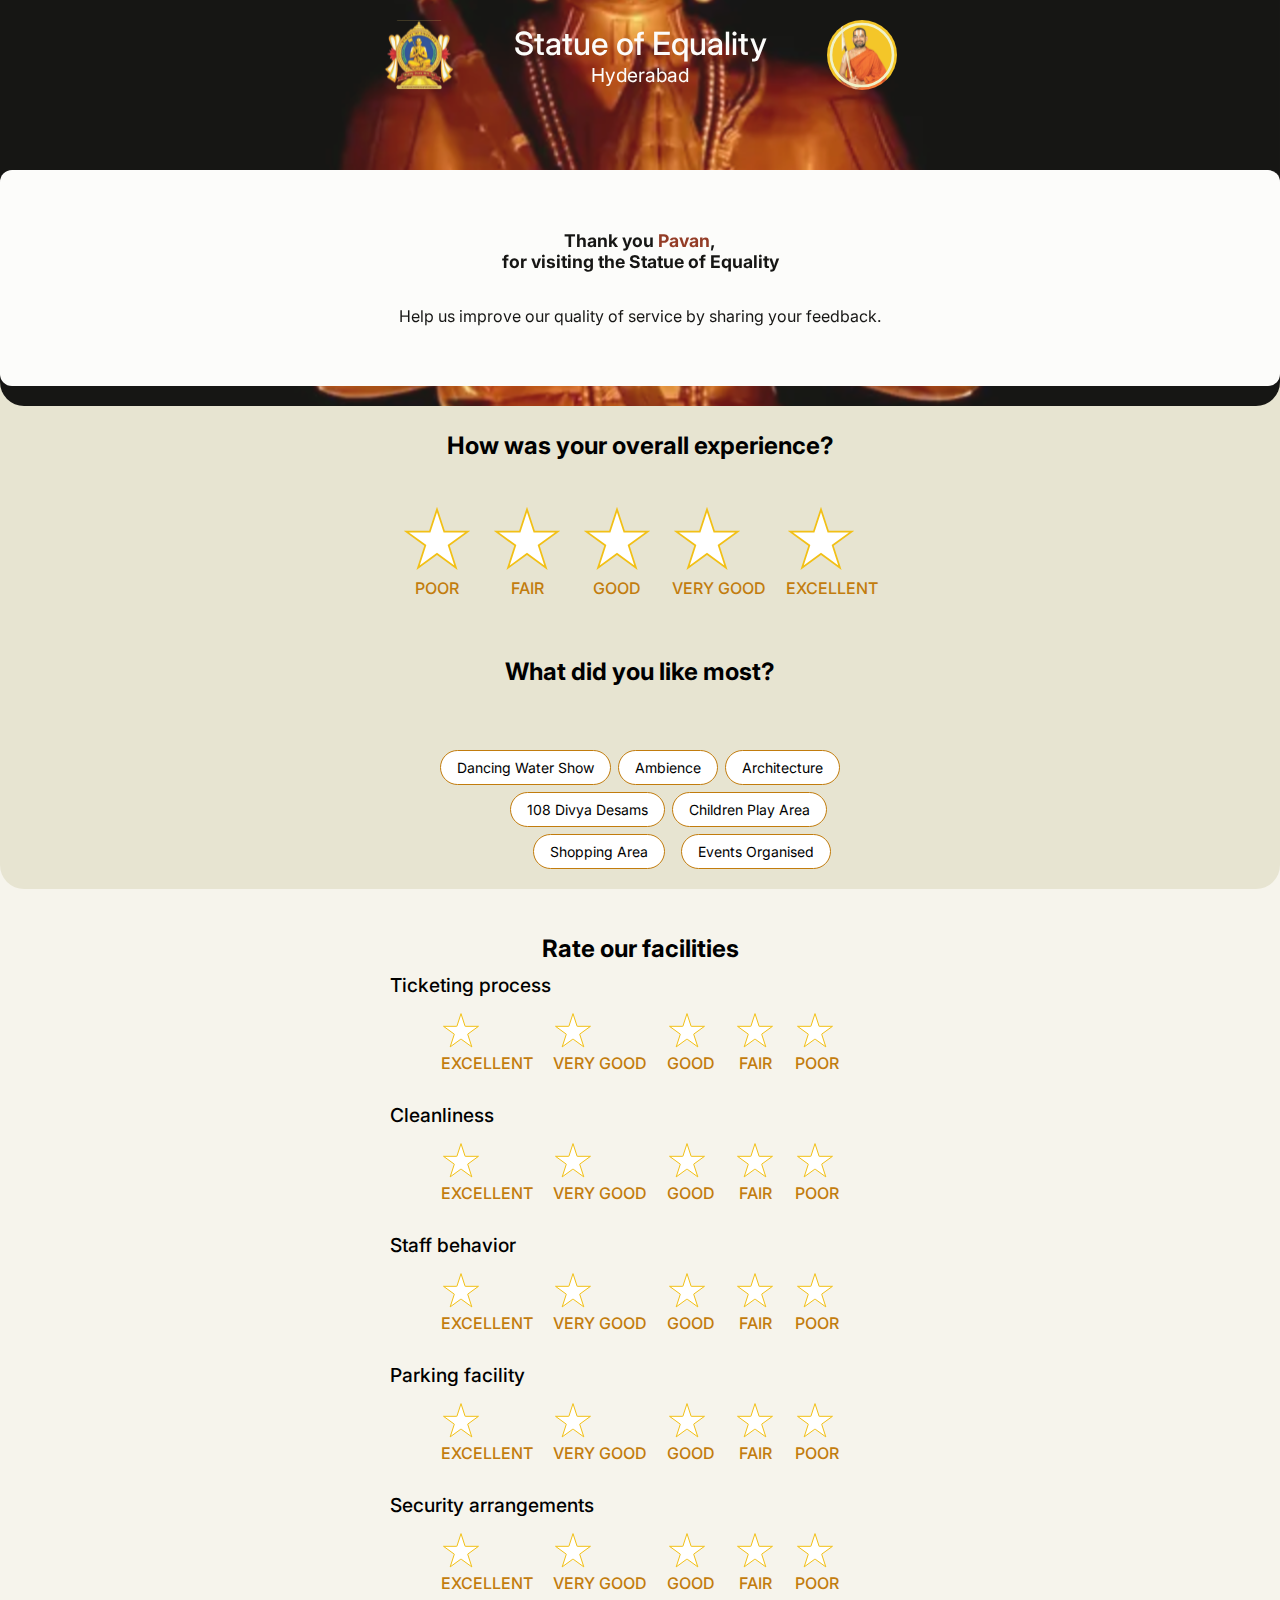
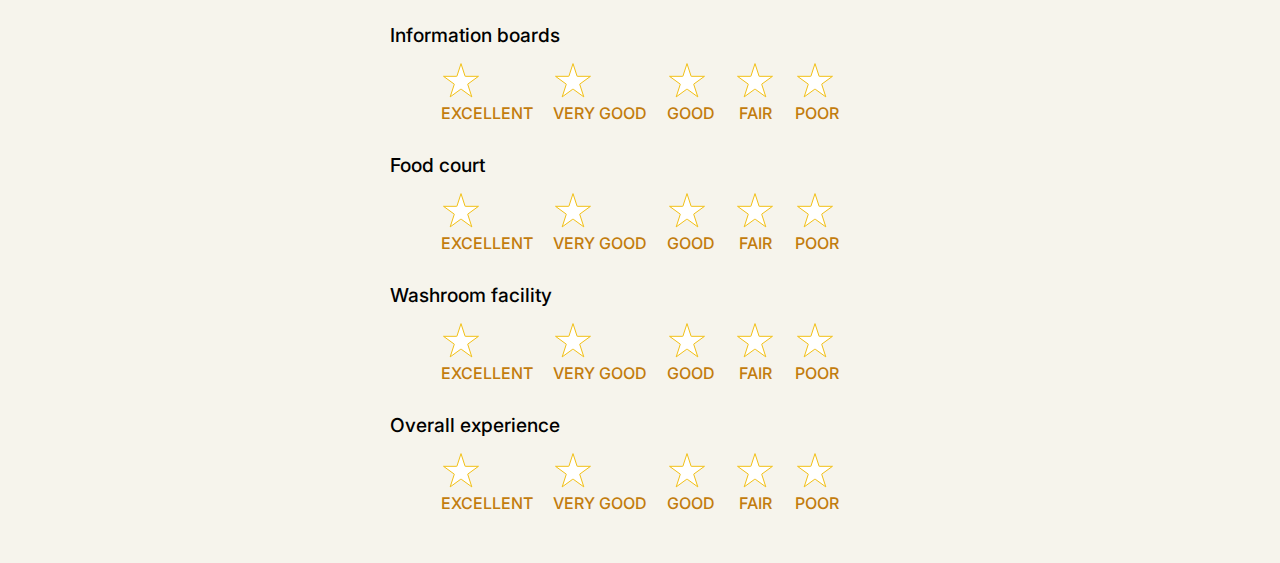
==== index.html @ b5cbacac "pratap push" ====
<!DOCTYPE html>
<html lang="en">
<head>
    <meta charset="UTF-8">
    <meta name="viewport" content="width=device-width, initial-scale=1.0">

    <link rel="stylesheet" href="index.css">
    <title>Document</title>
</head>
<body>
   <section class="section" style="background-color: #F6F4EC;">
    <main style="background-color: #E7E4D1; border-bottom-left-radius: 24px; border-bottom-right-radius: 24px;">
        <header class="header">
            <div class="container" style="gap: 60px;">
                <img src="./logo1.svg" alt="logo1" />
                <div class="header-text">
                    <h1>Statue of Equality</h1>
                    <p>Hyderabad</p>
                </div>
                <img src="./logo2.svg" alt="logo2" />
            </div>
    
            <div class="container flex-col header-box margin-80">
                <p>Thank you <span style="color: #8a2a14;">Pavan</span>,<br />for visiting the Statue of Equality</p>
                <p>Help us improve our quality of service by sharing your feedback.</p>
            </div>
        </header>
        <div class="container flex  flex-col">
            <h1 class="main-heading">How was your overall experience?</h1>
            <div class="star-rating">
                <div class="star" data-rating="5">
                    <img src="./StarOut.svg" alt="star">
                    <p>EXCELLENT</p>
                </div>
                <div class="star" data-rating="4">
                    <img src="./StarOut.svg" alt="star">
                    <p>VERY GOOD</p>
                </div>
                <div class="star" data-rating="3">
                    <img src="./StarOut.svg" alt="star">
                    <p>GOOD</p>
                </div>
                <div class="star" data-rating="2">
                    <img src="./StarOut.svg" alt="star">
                    <p>FAIR</p>
                </div>
                <div class="star" data-rating="1">
                    <img src="./StarOut.svg" alt="star">
                    <p>POOR</p>
                </div>
            </div>

            <h1 class="main-heading">What did you like most?</h1>

            <div class="options-container">
                <div class="options-group">
                    <div class="badge-checkbox">
                        <input type="checkbox" id="dancing_water" name="dancing_water">
                        <label for="dancing_water">Dancing Water Show</label>
                    </div>
                    <div class="badge-checkbox">
                        <input type="checkbox" id="Ambience" name="Ambience">
                        <label for="Ambience">Ambience</label>
                    </div>
                    <div class="badge-checkbox">
                        <input type="checkbox" id="Architecture" name="Architecture">
                        <label for="Architecture">Architecture</label>
                    </div>
                    <div class="badge-checkbox">
                        <input type="checkbox" id="108_Divya_Desams" name="108_Divya_Desams">
                        <label for="108_Divya_Desams">108 Divya Desams</label>
                    </div>
                    <div class="badge-checkbox">
                        <input type="checkbox" id="child_play" name="child_play">
                        <label for="child_play">Children Play Area</label>
                    </div>
                    <div class="badge-checkbox">
                        <input type="checkbox" id="Shopping" name="Shopping">
                        <label for="Shopping">Shopping Area</label>
                    </div>
                    <div class="badge-checkbox">
                        <input type="checkbox" id="Events" name="Events">
                        <label for="Events">Events Organised</label>
                    </div>
                </div>
            </div>
        </div>
    </main>

    <section class="rating-section">
        <h1 class="main-heading">Rate our facilities</h1>
        <div id="rating-container">
            <!-- Rating rows will be generated here -->
        </div>
    </section>
   </section> 

   <script>
        const stars = document.querySelectorAll('.star');
        
        stars.forEach(star => {
            star.addEventListener('mouseover', () => {
                const rating = parseInt(star.dataset.rating);
                stars.forEach(s => {
                    const starRating = parseInt(s.dataset.rating);
                    if (starRating > rating) {
                        s.querySelector('img').src = './StarOut.svg';
                    } else {
                        s.querySelector('img').src = './StarFill.svg';
                    }
                });
            });
            
            star.addEventListener('mouseout', () => {
                stars.forEach(s => {
                    s.querySelector('img').src = './StarOut.svg';
                });
            });
        });
    </script>
    <script src="./rating.js"></script>
</body>
</html>
---- index.css ----
@import url('https://fonts.googleapis.com/css2?family=Inter:ital,opsz,wght@0,14..32,100..900;1,14..32,100..900&display=swap');

*{
    margin: 0;
    padding: 0;
    box-sizing: border-box;
    font-family: 'Inter', sans-serif;
}

.header {
    background-image: url(./homeImg.svg);
    opacity: 0.9;
    background-size: cover;
    background-position: center;
    background-repeat: no-repeat;
    min-height: 300px;
    width: 100vw;
    max-width: 100%;
    display: flex;
    flex-direction: column;
    align-items: center;
    justify-content: center;
    padding: 20px 0;
    border-bottom-left-radius: 24px;
    border-bottom-right-radius: 24px;
}

.container {
    display: flex;
    align-items: center;
    justify-content: center;
    gap: 34px;
    color: white;
    padding: 0 20px;
    max-width: 1300px;
    margin: auto;
    width: 100%;
}
.container img{
    width: 70px;
    height: 70px;
}

.header-text {
    text-align: center;
}

.header-text h1 {
    font-size: 2rem;
    font-weight: 500;
}

.header-text p {
    font-size: 1.2rem;
    font-weight: 400;
}

.flex{
    display: flex;
    align-items: center;
    justify-content: center;
}

.flex-col{
    flex-direction: column;
}
.margin-80{
    margin-top: 80px;
}
.header-box{
    background-color: white;
    border: none;
    border-radius: 12px;
    color: black;
    padding: 60px 40px;
    text-align: center;
    

}

.header-box>p{
    width: 60%;
}

.header-box>p:nth-child(1){
    font-weight: 700;
    font-size: 1.1rem;
}

.header-box>p:nth-child(2){
    font-weight: 400;
    font-size: 1rem;
}

.main-heading{
    font-size: 1.5rem;
    font-weight: 700;
    text-align: center;
    margin-bottom: 10px;
    margin-top: 25px;
    color: #000000;
}
.star>p{
    text-align: center;
    color: #C27C0D;
    font-weight: 500;
}

.star-rating{
    display: flex;
    flex-direction: row-reverse;
    align-items: center;
    justify-content: center;
    gap: 20px;
}

.star {
    position: relative;
    cursor: pointer;
}

.star img {
    transition: filter 0.3s ease;
}

.star p {
    transition: color 0.3s ease;
}

/* Glowing effect and color change only for hovered star */
.star:hover img {
    filter: drop-shadow(0 0 4px #ffd700);
}

.star:hover p {
    color: #8a2a14;  /* Red color only for hovered star's text */
}

/* Fill previous stars - only affects images */
.star:hover ~ .star img {
    content: url('./StarFill.svg');
}

.options-container {
    width: 100%;
    padding: 20px;
}

.options-group {
    display: grid;
    grid-template-columns: repeat(6, min-content);
    gap: 7px;
    width: 100%;
    justify-content: center;
}

.badge-checkbox {
    position: relative;
    width: fit-content;
    min-width: 0;
}

.badge-checkbox input[type="checkbox"] {
    display: none;
}

.badge-checkbox label {
    display: inline-block;
    padding: 8px 16px;
    background-color: white;
    border: 1px solid #C27C0D;
    color: black;
    border-radius: 25px;
    cursor: pointer;
    text-align: center;
    transition: all 0.3s ease;
    white-space: nowrap;
    font-size: 14px;
}

/* Added hover effect with glow */
.badge-checkbox label:hover {
    box-shadow: 0 0 8px #ffd700;
    border-color: #ffd700;
}

.badge-checkbox input[type="checkbox"]:checked + label {
    background-color: #8a2a14;
    color: white;
    border-color: #8a2a14;
    box-shadow: 0 0 8px #8a2a14;
}

/* First row: 3 items */
.badge-checkbox:nth-child(-n+3) {
    grid-column: span 2;
    justify-self: start;
}

/* Second row: 2 items */
.badge-checkbox:nth-child(4) {
    grid-column: span 3;
    justify-self: end;
}
.badge-checkbox:nth-child(5) {
    grid-column: span 3;
    justify-self: start;
}

/* Third row: 2 items */
.badge-checkbox:nth-child(6) {
    grid-column: span 3;
    justify-self: end;
}
.badge-checkbox:nth-child(7) {
    grid-column: span 3;
    justify-self: center;
}

/* Tablet adjustments */
@media screen and (max-width: 768px) {
    .options-group {
        gap: 7px;
    }

    .header {
        min-height: 250px;
    }

    .container {
        gap: 25px;
    }

    .container img {
        width: 50px;
        height: 50px;
    }

    .star img {
        width: 35px;
        height: 35px;
    }

    .header-text h1 {
        font-size: 1.8rem;
    }

    .header-text p {
        font-size: 1rem;
    }

    .header-box > p:nth-child(1) {
        font-size: 1rem;
    }

    .header-box > p:nth-child(2) {
        font-size: 0.9rem;
    }

    .main-heading {
        font-size: 1.3rem;
    }

    .star p {
        font-size: 0.8rem;
    }

    .badge-checkbox label {
        font-size: 0.8rem;
    }
}

/* Mobile adjustments */
@media screen and (max-width: 480px) {
    .options-group {
        gap: 7px;
    }

    .header {
        min-height: 200px;
    }

    .container {
        gap: 20px;
    }

    .container img {
        width: 40px;
        height: 40px;
    }

    .header-box {
        padding: 40px 20px;
    }

    .star img {
        width: 30px;
        height: 30px;
    }

    .header-text h1 {
        font-size: 1.5rem;
    }

    .header-text p {
        font-size: 0.9rem;
    }

    .header-box > p:nth-child(1) {
        font-size: 0.9rem;
    }

    .header-box > p:nth-child(2) {
        font-size: 0.8rem;
    }

    .main-heading {
        font-size: 1.2rem;
    }

    .star p {
        font-size: 0.75rem;
    }

    .badge-checkbox label {
        font-size: 0.75rem;
    }
}

/* Small Mobile View */
@media screen and (max-width: 350px) {
    .header {
        min-height: 180px;
    }

    .container {
        gap: 15px;
        padding: 0 10px;
    }

    .container img {
        width: 35px;
        height: 35px;
    }

    .header-box {
        padding: 30px 15px;
    }

    .star img {
        width: 25px;
        height: 25px;
    }

    .header-text h1 {
        font-size: 1.2rem;
    }

    .header-text p {
        font-size: 0.8rem;
    }

    .header-box > p:nth-child(1) {
        font-size: 0.8rem;
    }

    .header-box > p:nth-child(2) {
        font-size: 0.7rem;
    }

    .main-heading {
        font-size: 1rem;
    }

    .star p {
        font-size: 0.7rem;
    }

    .badge-checkbox label {
        font-size: 0.7rem;
    }
}

/* Very Small Mobile View */
@media screen and (max-width: 250px) {
    .header {
        min-height: 150px;
    }

    .container {
        gap: 10px;
        padding: 0 5px;
    }

    .container img {
        width: 30px;
        height: 30px;
    }

    .header-box {
        padding: 20px 10px;
    }

    .star img {
        width: 20px;
        height: 20px;
    }

    .header-text h1 {
        font-size: 1rem;
    }

    .header-text p {
        font-size: 0.7rem;
    }

    .header-box > p:nth-child(1) {
        font-size: 0.7rem;
    }

    .header-box > p:nth-child(2) {
        font-size: 0.6rem;
    }

    .main-heading {
        font-size: 0.9rem;
    }

    .star p {
        font-size: 0.65rem;
    }

    .badge-checkbox label {
        font-size: 0.65rem;
        padding: 6px 12px;  /* Adjusted padding for smaller screens */
    }
}

/* Add this to your existing CSS */
.rating-section {
    padding: 20px;
    width: 100%;
    max-width: 1300px;
    margin: 0 auto;
}

.rating-row {
    margin-bottom: 30px;
    display: flex;
    flex-direction: column;
    align-items: center;
}

.rating-row h2 {
    font-size: 1.2rem;
    color: #000000;
    margin-bottom: 15px;
    font-weight: 500;
    align-self: flex-start;
    margin-left: calc(50% - 250px);
}

.star-rating {
    display: flex;
    flex-direction: row-reverse;
    align-items: center;
    justify-content: center;
    gap: 20px;
    width: 500px;
}

/* Responsive adjustments */
@media screen and (max-width: 768px) {
    .rating-row h2 {
        margin-left: calc(50% - 200px);
    }
    
    .star-rating {
        width: 400px;
    }
}

@media screen and (max-width: 480px) {
    .rating-row h2 {
        margin-left: calc(50% - 150px);
    }
    
    .star-rating {
        width: 300px;
    }
}

@media screen and (max-width: 350px) {
    .rating-row h2 {
        margin-left: calc(50% - 125px);
    }
    
    .star-rating {
        width: 250px;
    }
}

@media screen and (max-width: 250px) {
    .rating-row h2 {
        margin-left: calc(50% - 100px);
    }
    
    .star-rating {
        width: 200px;
    }
}
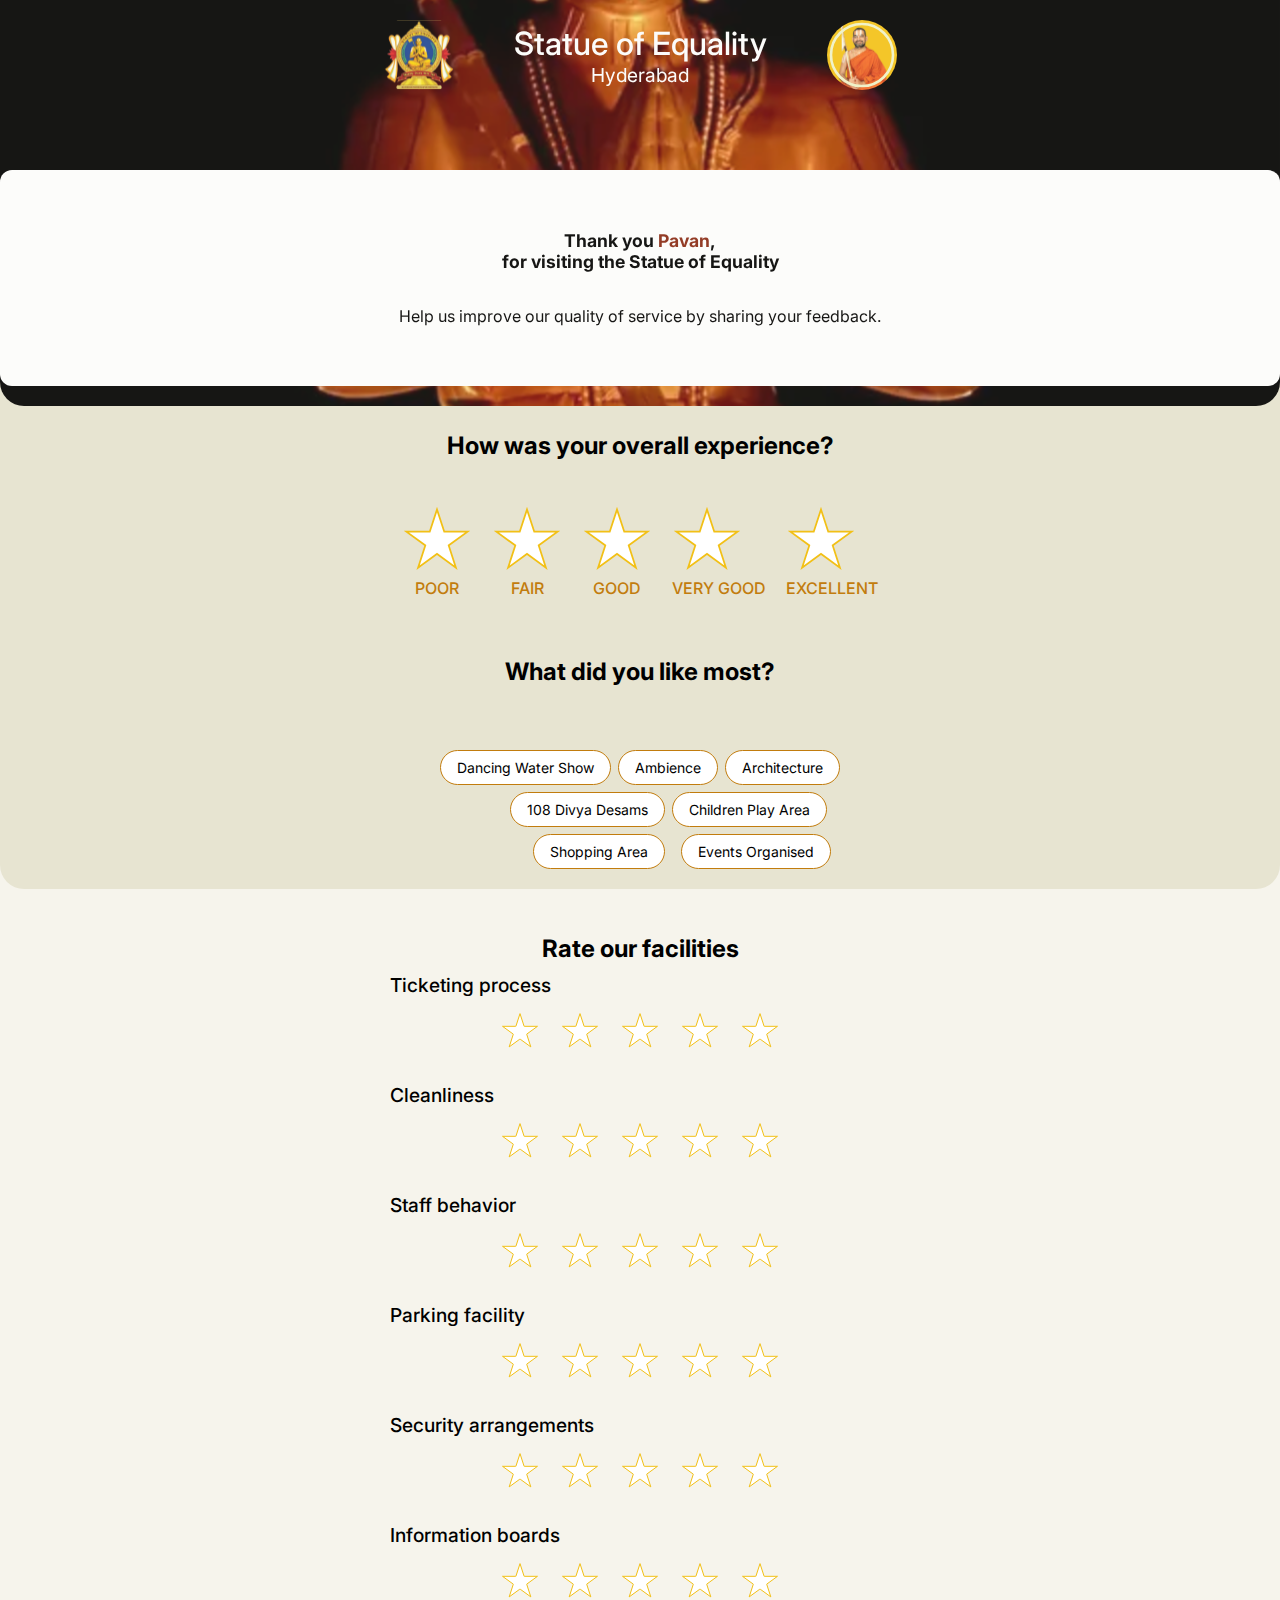
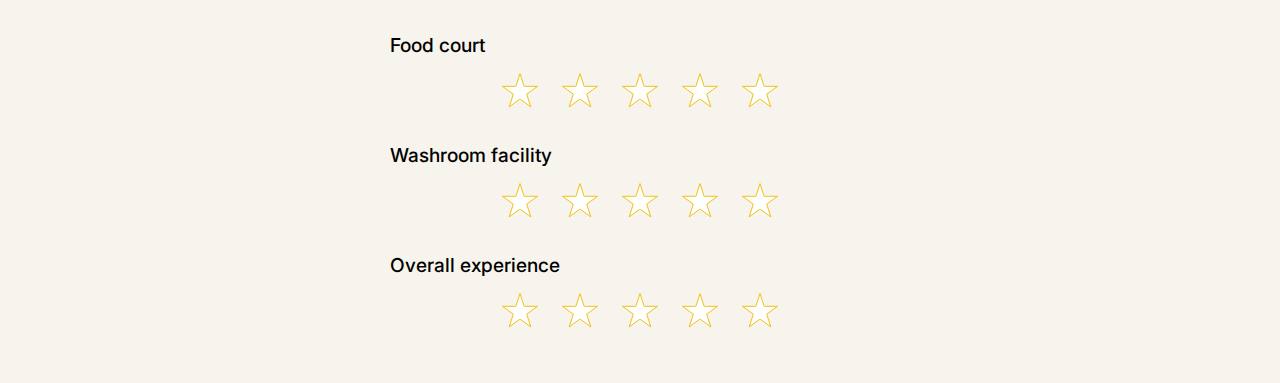
==== commit 2ed1109b: "pratap push 1.1.3" ====
--- a/index.html
+++ b/index.html
@@ -97,24 +97,58 @@
 
    <script>
         const stars = document.querySelectorAll('.star');
+        let selectedRating = 0;  // Track selected rating
         
         stars.forEach(star => {
             star.addEventListener('mouseover', () => {
-                const rating = parseInt(star.dataset.rating);
-                stars.forEach(s => {
-                    const starRating = parseInt(s.dataset.rating);
-                    if (starRating > rating) {
-                        s.querySelector('img').src = './StarOut.svg';
-                    } else {
-                        s.querySelector('img').src = './StarFill.svg';
-                    }
-                });
+                if (!selectedRating) {  // Only show hover effect if no rating is selected
+                    const rating = parseInt(star.dataset.rating);
+                    stars.forEach(s => {
+                        const starRating = parseInt(s.dataset.rating);
+                        if (starRating > rating) {
+                            s.querySelector('img').src = './StarOut.svg';
+                        } else {
+                            s.querySelector('img').src = './StarFill.svg';
+                        }
+                    });
+                }
             });
             
             star.addEventListener('mouseout', () => {
-                stars.forEach(s => {
-                    s.querySelector('img').src = './StarOut.svg';
-                });
+                if (!selectedRating) {  // Only clear stars if no rating is selected
+                    stars.forEach(s => {
+                        s.querySelector('img').src = './StarOut.svg';
+                    });
+                } else {  // Maintain selected stars
+                    stars.forEach(s => {
+                        const starRating = parseInt(s.dataset.rating);
+                        if (starRating > selectedRating) {
+                            s.querySelector('img').src = './StarOut.svg';
+                        } else {
+                            s.querySelector('img').src = './StarFill.svg';
+                        }
+                    });
+                }
+            });
+
+            star.addEventListener('click', () => {
+                const rating = parseInt(star.dataset.rating);
+                if (selectedRating === rating) {  // Clicking the same star again clears the selection
+                    selectedRating = 0;
+                    stars.forEach(s => {
+                        s.querySelector('img').src = './StarOut.svg';
+                    });
+                } else {  // Set new rating
+                    selectedRating = rating;
+                    stars.forEach(s => {
+                        const starRating = parseInt(s.dataset.rating);
+                        if (starRating > rating) {
+                            s.querySelector('img').src = './StarOut.svg';
+                        } else {
+                            s.querySelector('img').src = './StarFill.svg';
+                        }
+                    });
+                }
             });
         });
     </script>
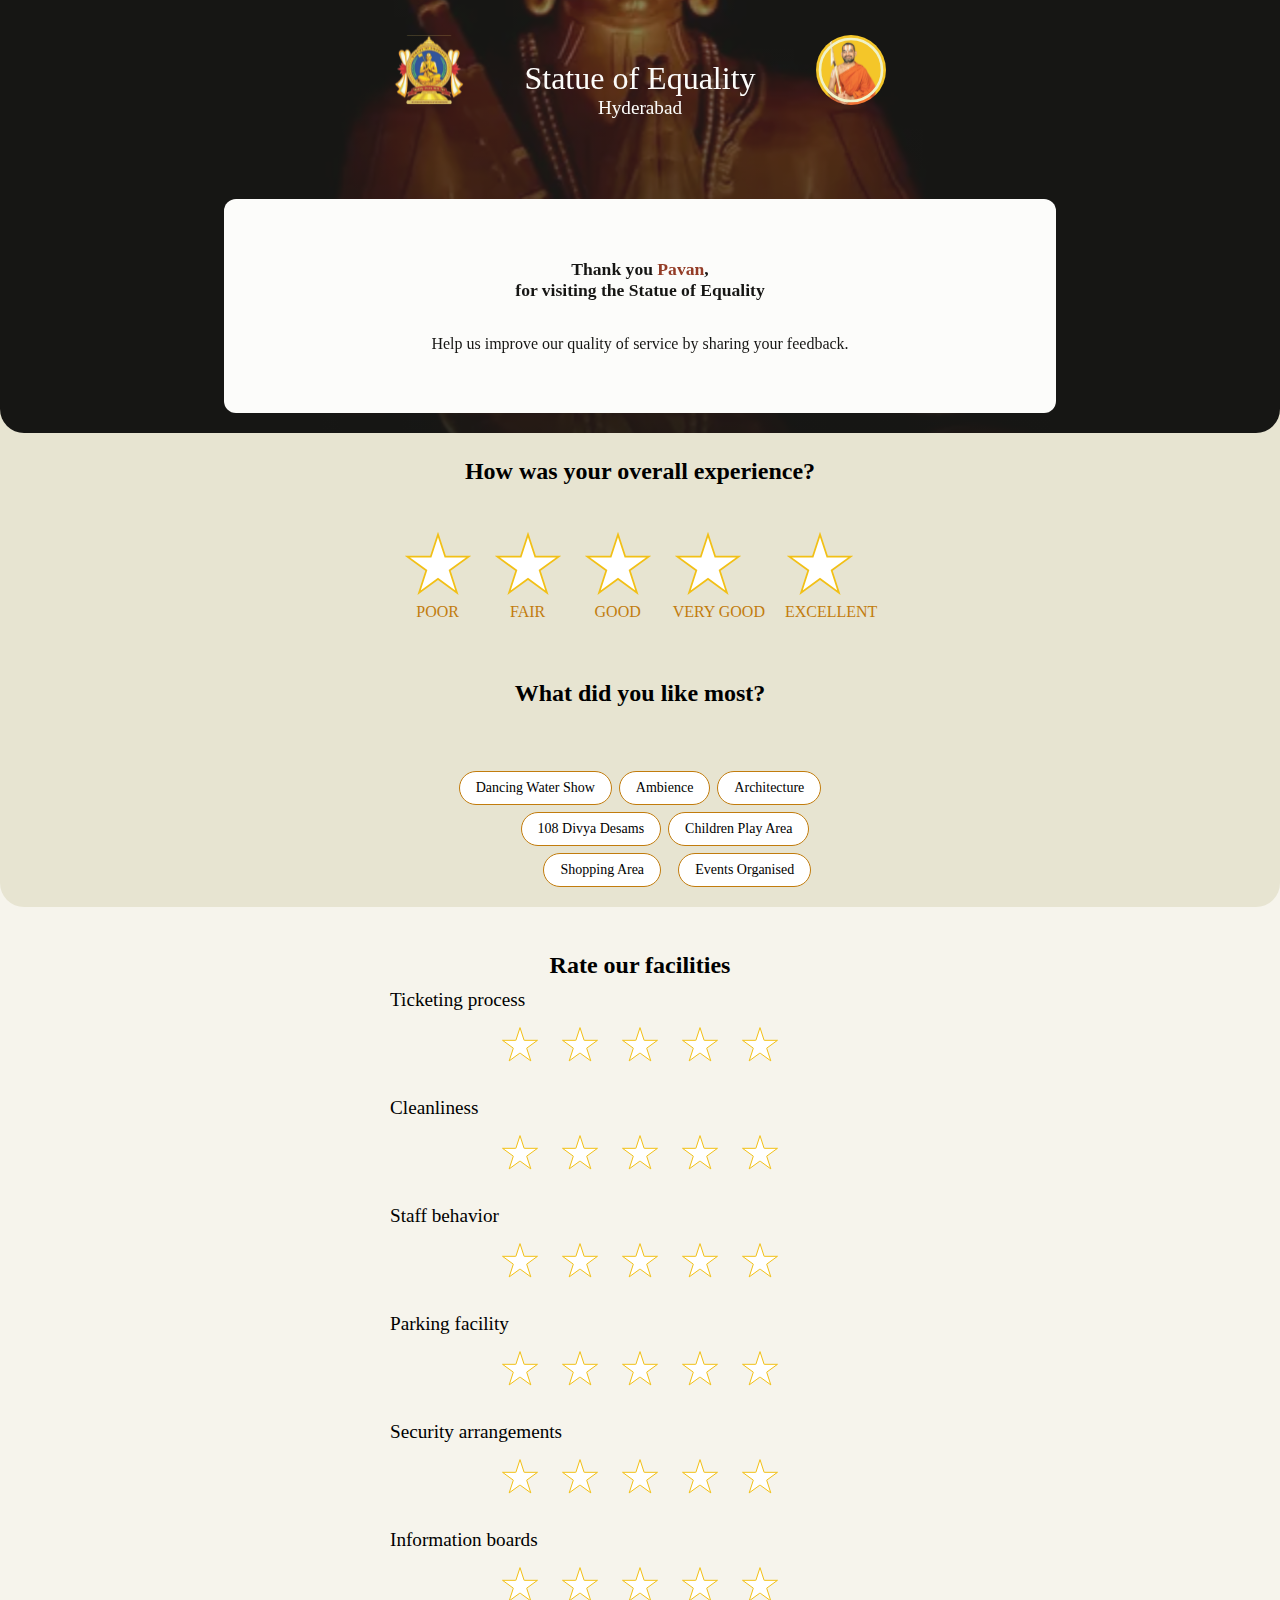
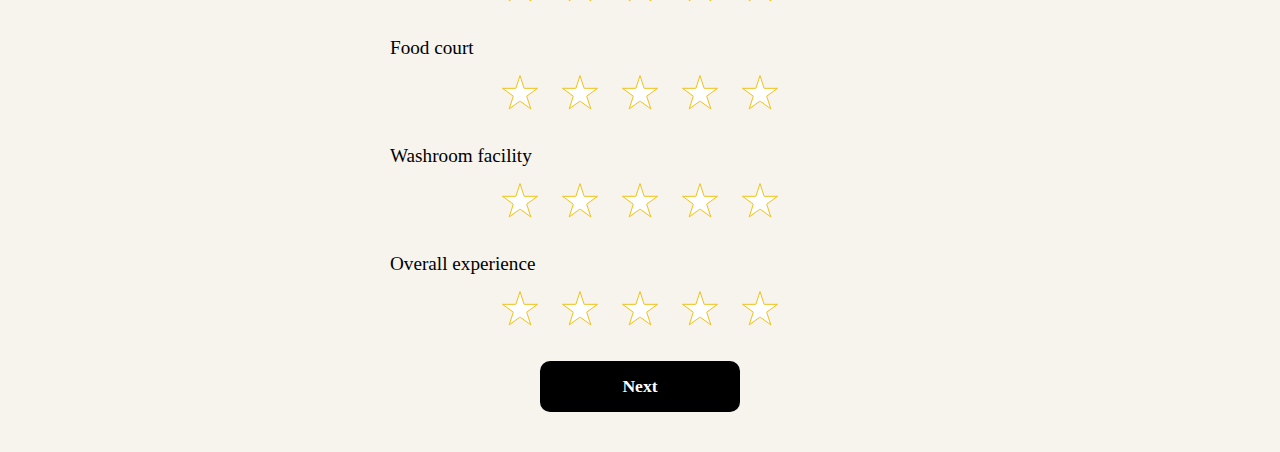
==== commit 525c90a7: "FInal" ====
--- a/index.html
+++ b/index.html
@@ -4,7 +4,7 @@
     <meta charset="UTF-8">
     <meta name="viewport" content="width=device-width, initial-scale=1.0">
 
-    <link rel="stylesheet" href="index.css">
+    <link rel="stylesheet" href="./styles/index.css">
     <title>Document</title>
 </head>
 <body>
@@ -12,12 +12,12 @@
     <main style="background-color: #E7E4D1; border-bottom-left-radius: 24px; border-bottom-right-radius: 24px;">
         <header class="header">
             <div class="container" style="gap: 60px;">
-                <img src="./logo1.svg" alt="logo1" />
+                <img src="./assets/logo1.svg" alt="logo1" />
                 <div class="header-text">
                     <h1>Statue of Equality</h1>
                     <p>Hyderabad</p>
                 </div>
-                <img src="./logo2.svg" alt="logo2" />
+                <img src="./assets/logo2.svg" alt="logo2" />
             </div>
     
             <div class="container flex-col header-box margin-80">
@@ -29,23 +29,23 @@
             <h1 class="main-heading">How was your overall experience?</h1>
             <div class="star-rating">
                 <div class="star" data-rating="5">
-                    <img src="./StarOut.svg" alt="star">
+                    <img src="./assets/StarOut.svg" alt="star">
                     <p>EXCELLENT</p>
                 </div>
                 <div class="star" data-rating="4">
-                    <img src="./StarOut.svg" alt="star">
+                    <img src="./assets/StarOut.svg" alt="star">
                     <p>VERY GOOD</p>
                 </div>
                 <div class="star" data-rating="3">
-                    <img src="./StarOut.svg" alt="star">
+                    <img src="./assets/StarOut.svg" alt="star">
                     <p>GOOD</p>
                 </div>
                 <div class="star" data-rating="2">
-                    <img src="./StarOut.svg" alt="star">
+                    <img src="./assets/StarOut.svg" alt="star">
                     <p>FAIR</p>
                 </div>
                 <div class="star" data-rating="1">
-                    <img src="./StarOut.svg" alt="star">
+                    <img src="./assets/StarOut.svg" alt="star">
                     <p>POOR</p>
                 </div>
             </div>
@@ -92,6 +92,7 @@
         <div id="rating-container">
             <!-- Rating rows will be generated here -->
         </div>
+        <button type="submit">Next</button>
     </section>
    </section> 
 
@@ -152,6 +153,6 @@
             });
         });
     </script>
-    <script src="./rating.js"></script>
+    <script src="./js/rating.js"></script>
 </body>
 </html>--- a/styles/index.css
+++ b/styles/index.css
@@ -0,0 +1,554 @@
+@import url('https://fonts.googleapis.com/css2?family=Inter:ital,opsz,wght@0,14..32,100..900;1,14..32,100..900&display=swap');
+
+*{
+    margin: 0;
+    padding: 0;
+    box-sizing: border-box;
+    font-family: Euclid Circular A;
+}
+
+.header {
+    background-image:linear-gradient(rgba(0, 0, 0, 0.5), rgba(0, 0, 0, 0.9)), url(../assets/homeImg.svg);
+    opacity: 0.9;
+    background-size: cover;
+    background-position: center;
+    background-repeat: no-repeat;
+    min-height: 300px;
+    width: 100vw;
+    max-width: 100%;
+    display: flex;
+    flex-direction: column;
+    align-items: center;
+    justify-content: center;
+    padding: 20px 0;
+    border-bottom-left-radius: 24px;
+    border-bottom-right-radius: 24px;
+}
+
+.container {
+    display: flex;
+    align-items: center;
+    justify-content: center;
+    gap: 34px;
+    color: white;
+    padding: 0 20px;
+    max-width: 1300px;
+    margin: auto;
+    width: 65%;
+}
+.container img{
+    width: 70px;
+    height: 70px;
+}
+
+.header-text {
+    text-align: center;
+    margin-top: 40px;
+}
+
+.header-text h1 {
+    font-size: 2rem;
+    font-weight: 500;
+}
+
+.header-text p {
+    font-size: 1.2rem;
+    font-weight: 400;
+}
+
+.flex{
+    display: flex;
+    align-items: center;
+    justify-content: center;
+}
+
+.flex-col{
+    flex-direction: column;
+}
+.margin-80{
+    margin-top: 80px;
+}
+.header-box{
+    background-color: white;
+    border: none;
+    border-radius: 12px;
+    color: black;
+    padding: 60px 40px;
+    text-align: center;
+    
+
+}
+
+.header-box>p{
+    width: 60%;
+}
+
+.header-box>p:nth-child(1){
+    font-weight: 700;
+    font-size: 1.1rem;
+}
+
+.header-box>p:nth-child(2){
+    font-weight: 400;
+    font-size: 1rem;
+}
+
+.main-heading{
+    font-size: 1.5rem;
+    font-weight: 700;
+    text-align: center;
+    margin-bottom: 10px;
+    margin-top: 25px;
+    color: #000000;
+}
+.star>p{
+    text-align: center;
+    color: #C27C0D;
+    font-weight: 500;
+}
+
+.star-rating{
+    display: flex;
+    flex-direction: row-reverse;
+    align-items: center;
+    justify-content: center;
+    gap: 20px;
+}
+
+.star {
+    position: relative;
+    cursor: pointer;
+}
+
+.star img {
+    transition: filter 0.3s ease;
+}
+
+.star p {
+    transition: color 0.3s ease;
+}
+
+/* Glowing effect and color change only for hovered star */
+.star:hover img {
+    filter: drop-shadow(0 0 4px #ffd700);
+}
+
+.star:hover p {
+    color: #8a2a14;  /* Red color only for hovered star's text */
+}
+
+/* Fill previous stars - only affects images */
+.star:hover ~ .star img {
+    content: url('./StarFill.svg');
+}
+
+.options-container {
+    width: 100%;
+    padding: 20px;
+}
+
+.options-group {
+    display: grid;
+    grid-template-columns: repeat(6, min-content);
+    gap: 7px;
+    width: 100%;
+    justify-content: center;
+}
+
+.badge-checkbox {
+    position: relative;
+    width: fit-content;
+    min-width: 0;
+}
+
+.badge-checkbox input[type="checkbox"] {
+    display: none;
+}
+
+.badge-checkbox label {
+    display: inline-block;
+    padding: 8px 16px;
+    background-color: white;
+    border: 1px solid #C27C0D;
+    color: black;
+    border-radius: 25px;
+    cursor: pointer;
+    text-align: center;
+    transition: all 0.3s ease;
+    white-space: nowrap;
+    font-size: 14px;
+}
+
+/* Added hover effect with glow */
+.badge-checkbox label:hover {
+    box-shadow: 0 0 8px #ffd700;
+    border-color: #ffd700;
+}
+
+.badge-checkbox input[type="checkbox"]:checked + label {
+    background-color: #8a2a14;
+    color: white;
+    border-color: #8a2a14;
+    box-shadow: 0 0 8px #8a2a14;
+}
+
+/* First row: 3 items */
+.badge-checkbox:nth-child(-n+3) {
+    grid-column: span 2;
+    justify-self: start;
+}
+
+/* Second row: 2 items */
+.badge-checkbox:nth-child(4) {
+    grid-column: span 3;
+    justify-self: end;
+}
+.badge-checkbox:nth-child(5) {
+    grid-column: span 3;
+    justify-self: start;
+}
+
+/* Third row: 2 items */
+.badge-checkbox:nth-child(6) {
+    grid-column: span 3;
+    justify-self: end;
+}
+.badge-checkbox:nth-child(7) {
+    grid-column: span 3;
+    justify-self: center;
+}
+
+/* Tablet adjustments */
+@media screen and (max-width: 768px) {
+    .options-group {
+        gap: 7px;
+    }
+
+    .header {
+        min-height: 250px;
+    }
+
+    .container {
+        gap: 25px;
+        width: 65%;
+    }
+
+    .container img {
+        width: 50px;
+        height: 50px;
+    }
+
+    .star img {
+        width: 35px;
+        height: 35px;
+    }
+
+    .header-text h1 {
+        font-size: 1.8rem;
+    }
+
+    .header-text p {
+        font-size: 1rem;
+    }
+
+    .header-box > p:nth-child(1) {
+        font-size: 1rem;
+    }
+
+    .header-box > p:nth-child(2) {
+        font-size: 0.9rem;
+    }
+
+    .main-heading {
+        font-size: 1.3rem;
+    }
+
+    .star p {
+        font-size: 0.8rem;
+    }
+
+    .badge-checkbox label {
+        font-size: 0.8rem;
+    }
+
+    .header-text {
+        margin-top: 30px;
+    }
+}
+
+/* Mobile adjustments */
+@media screen and (max-width: 480px) {
+    .options-group {
+        gap: 7px;
+    }
+
+    .header {
+        min-height: 200px;
+    }
+
+    .container {
+        gap: 20px;
+        width: 95%;
+        margin-top: 60px;
+    }
+
+    .container img {
+        width: 40px;
+        height: 40px;
+    }
+
+    .header-box {
+        padding: 25px 0;
+
+    }
+
+    .star img {
+        width: 30px;
+        height: 30px;
+    }
+
+    .header-text h1 {
+        font-size: 0.8rem;
+    }
+
+    .header-text p {
+        font-size: 0.7rem;
+    }
+
+    .header-box > p:nth-child(1) {
+        font-size: 0.8rem;
+    }
+
+    .header-box > p:nth-child(2) {
+        font-size: 0.8rem;
+    }
+
+    .main-heading {
+        font-size: 1.2rem;
+    }
+
+    .star p {
+        font-size: 0.75rem;
+    }
+
+    .badge-checkbox label {
+        font-size: 0.75rem;
+    }
+
+    .header-text {
+        margin-top: 25px;
+    }
+}
+
+/* Small Mobile View */
+@media screen and (max-width: 350px) {
+    .header {
+        min-height: 180px;
+    }
+
+    .container {
+        gap: 15px;
+        padding: 0 10px;
+    }
+
+    .container img {
+        width: 35px;
+        height: 35px;
+    }
+
+    .header-box {
+        padding: 30px 15px;
+    }
+
+    .star img {
+        width: 25px;
+        height: 25px;
+    }
+
+    .header-text h1 {
+        font-size: 1.2rem;
+    }
+
+    .header-text p {
+        font-size: 0.8rem;
+    }
+
+    .header-box > p:nth-child(1) {
+        font-size: 0.8rem;
+    }
+
+    .header-box > p:nth-child(2) {
+        font-size: 0.7rem;
+    }
+
+    .main-heading {
+        font-size: 1rem;
+    }
+
+    .star p {
+        font-size: 0.7rem;
+    }
+
+    .badge-checkbox label {
+        font-size: 0.7rem;
+    }
+
+    .header-text {
+        margin-top: 20px;
+    }
+}
+
+/* Very Small Mobile View */
+@media screen and (max-width: 250px) {
+    .header {
+        min-height: 150px;
+    }
+
+    .container {
+        gap: 10px;
+        padding: 0 5px;
+    }
+
+    .container img {
+        width: 30px;
+        height: 30px;
+    }
+
+    .header-box {
+        padding: 20px 10px;
+    }
+
+    .star img {
+        width: 20px;
+        height: 20px;
+    }
+
+    .header-text h1 {
+        font-size: 1rem;
+    }
+
+    .header-text p {
+        font-size: 0.7rem;
+    }
+
+    .header-box > p:nth-child(1) {
+        font-size: 0.7rem;
+    }
+
+    .header-box > p:nth-child(2) {
+        font-size: 0.6rem;
+    }
+
+    .main-heading {
+        font-size: 0.9rem;
+    }
+
+    .star p {
+        font-size: 0.65rem;
+    }
+
+    .badge-checkbox label {
+        font-size: 0.65rem;
+        padding: 6px 12px;  /* Adjusted padding for smaller screens */
+    }
+
+    .header-text {
+        margin-top: 15px;
+    }
+}
+
+/* Add this to your existing CSS */
+.rating-section {
+    padding: 20px;
+    width: 100%;
+    max-width: 1300px;
+    margin: 0 auto;
+}
+
+.rating-row {
+    margin-bottom: 30px;
+    display: flex;
+    flex-direction: column;
+    align-items: center;
+}
+
+.rating-row h2 {
+    font-size: 1.2rem;
+    color: #000000;
+    margin-bottom: 15px;
+    font-weight: 500;
+    align-self: flex-start;
+    margin-left: calc(50% - 250px);
+}
+
+.star-rating {
+    display: flex;
+    flex-direction: row-reverse;
+    align-items: center;
+    justify-content: center;
+    gap: 20px;
+    width: 500px;
+}
+
+/* Responsive adjustments */
+@media screen and (max-width: 768px) {
+    .rating-row h2 {
+        margin-left: calc(50% - 200px);
+    }
+    
+    .star-rating {
+        width: 400px;
+    }
+}
+
+@media screen and (max-width: 480px) {
+    .rating-row h2 {
+        margin-left: calc(50% - 150px);
+    }
+    
+    .star-rating {
+        width: 300px;
+    }
+    
+    .star>p {
+        font-size: 0.52rem;
+        font-weight: 600;
+    }
+}
+
+@media screen and (max-width: 350px) {
+    .rating-row h2 {
+        margin-left: calc(50% - 125px);
+
+    }
+    
+
+    .star-rating {
+        width: 250px;
+    }
+}
+
+@media screen and (max-width: 250px) {
+    .rating-row h2 {
+        margin-left: calc(50% - 100px);
+    }
+    
+    .star-rating {
+        width: 200px;
+    }
+}
+
+button[type="submit"] {
+    background-color: black;
+    color: #ffffff;
+    padding: 15px 30px;
+    border: none;
+    border-radius: 10px;
+    font-size: 1.1em;
+    font-weight: bold;
+    cursor: pointer;
+    margin: 20px auto;
+    display: block;
+    min-width: 200px;
+    transition: all 0.3s ease;
+}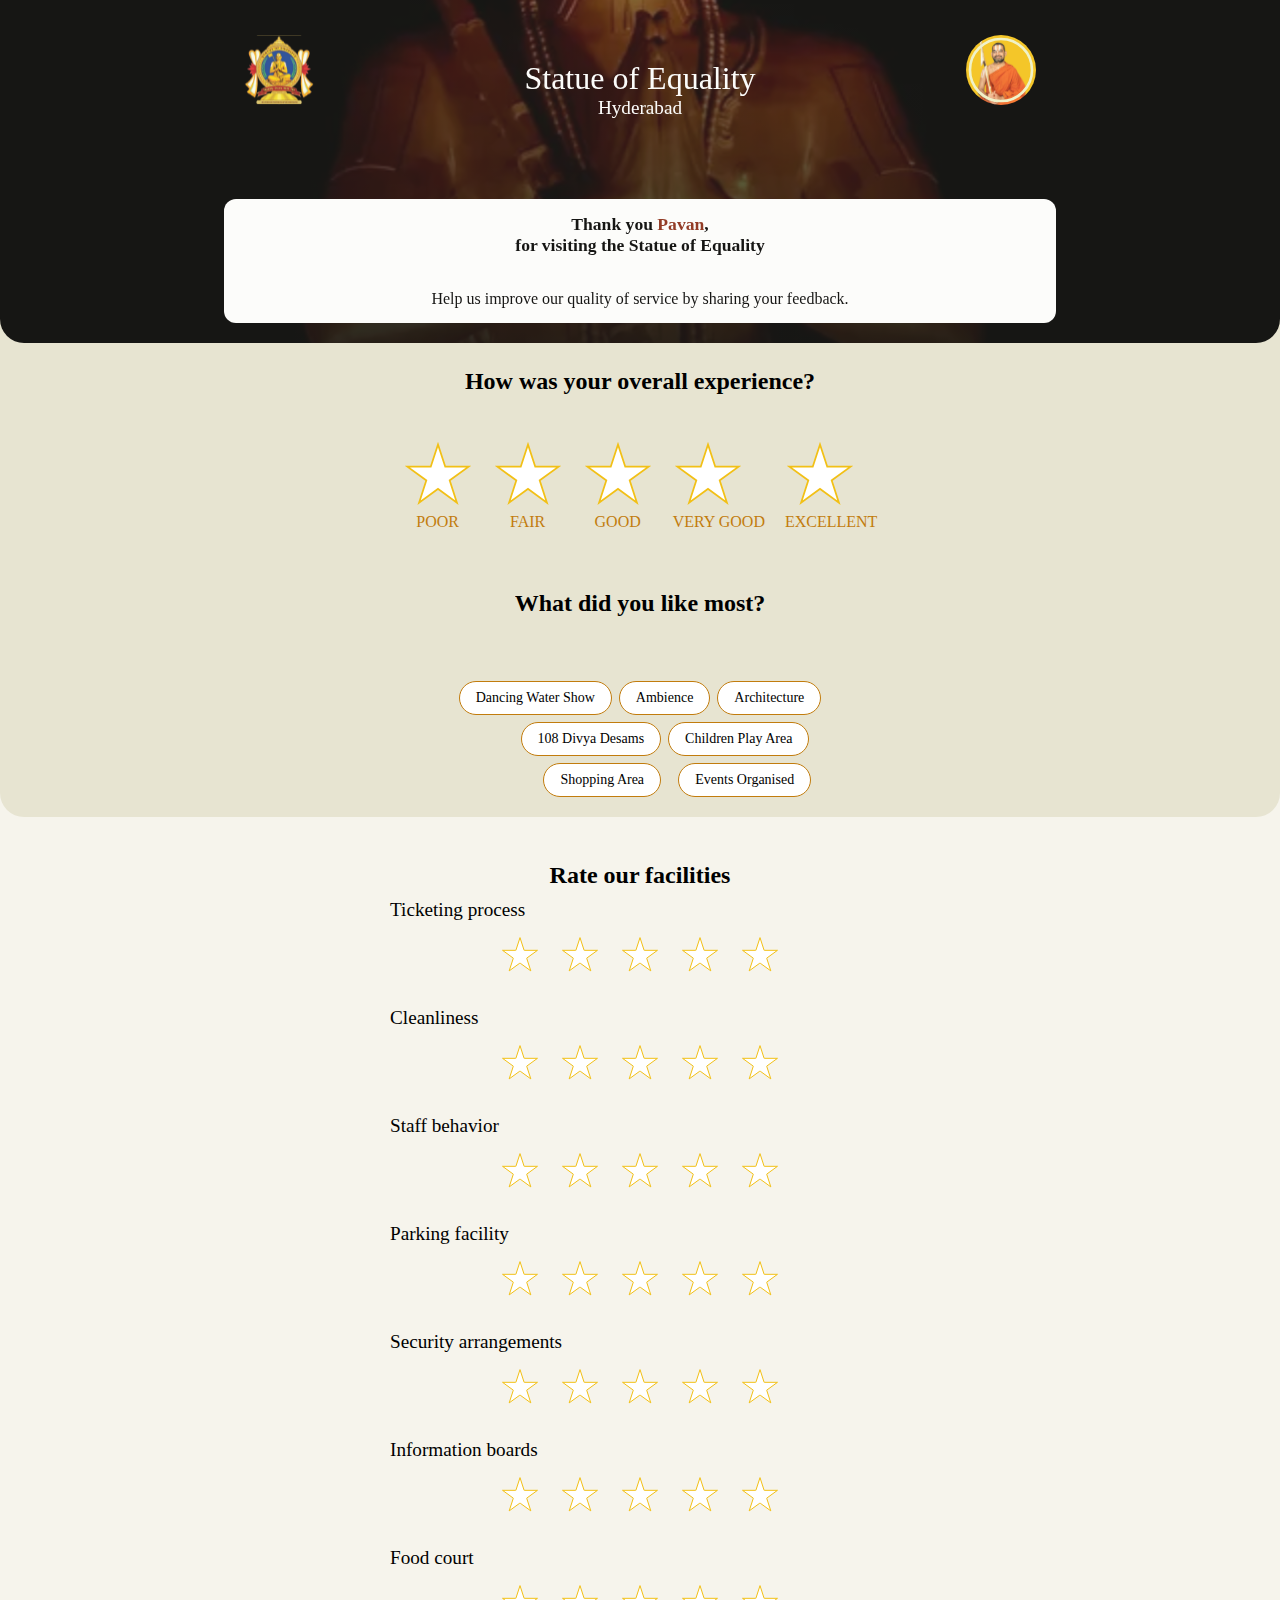
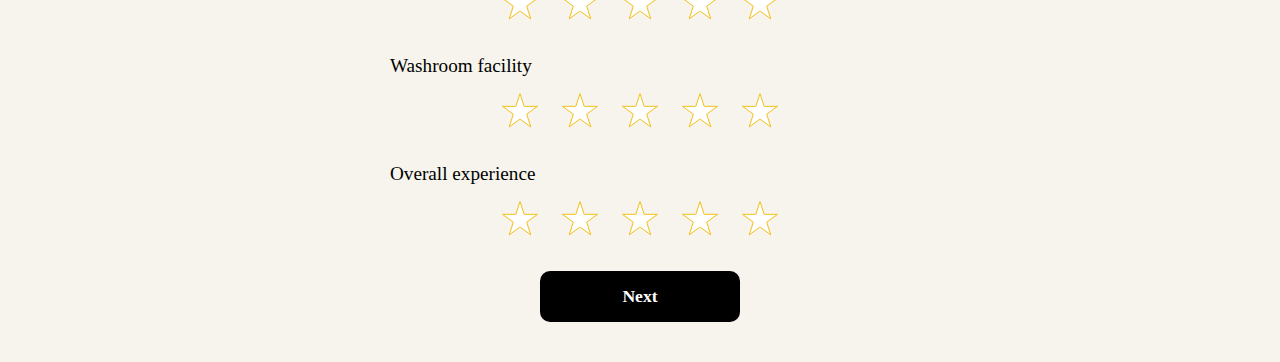
==== commit 0c185368: "2nd page final" ====
--- a/index.html
+++ b/index.html
@@ -5,7 +5,7 @@
     <meta name="viewport" content="width=device-width, initial-scale=1.0">
 
     <link rel="stylesheet" href="./styles/index.css">
-    <title>Document</title>
+    <title>Feedback Form</title>
 </head>
 <body>
    <section class="section" style="background-color: #F6F4EC;">
@@ -107,9 +107,9 @@
                     stars.forEach(s => {
                         const starRating = parseInt(s.dataset.rating);
                         if (starRating > rating) {
-                            s.querySelector('img').src = './StarOut.svg';
+                            s.querySelector('img').src = '../assets/StarOut.svg';
                         } else {
-                            s.querySelector('img').src = './StarFill.svg';
+                            s.querySelector('img').src = '../assets/StarFill.svg';
                         }
                     });
                 }
@@ -118,15 +118,15 @@
             star.addEventListener('mouseout', () => {
                 if (!selectedRating) {  // Only clear stars if no rating is selected
                     stars.forEach(s => {
-                        s.querySelector('img').src = './StarOut.svg';
+                        s.querySelector('img').src = '../assets/StarOut.svg';
                     });
                 } else {  // Maintain selected stars
                     stars.forEach(s => {
                         const starRating = parseInt(s.dataset.rating);
                         if (starRating > selectedRating) {
-                            s.querySelector('img').src = './StarOut.svg';
+                            s.querySelector('img').src = '../assets/StarOut.svg';
                         } else {
-                            s.querySelector('img').src = './StarFill.svg';
+                            s.querySelector('img').src = '../assets/StarFill.svg';
                         }
                     });
                 }
@@ -137,21 +137,25 @@
                 if (selectedRating === rating) {  // Clicking the same star again clears the selection
                     selectedRating = 0;
                     stars.forEach(s => {
-                        s.querySelector('img').src = './StarOut.svg';
+                        s.querySelector('img').src = '../assets/StarOut.svg';
                     });
                 } else {  // Set new rating
                     selectedRating = rating;
                     stars.forEach(s => {
                         const starRating = parseInt(s.dataset.rating);
                         if (starRating > rating) {
-                            s.querySelector('img').src = './StarOut.svg';
+                            s.querySelector('img').src = '../assets/StarOut.svg';
                         } else {
-                            s.querySelector('img').src = './StarFill.svg';
+                            s.querySelector('img').src = '../assets/StarFill.svg';
                         }
                     });
                 }
             });
         });
+
+        document.querySelector('button[type="submit"]').addEventListener('click', () => {
+            window.location.href = 'next.html';
+        });
     </script>
     <script src="./js/rating.js"></script>
 </body>
--- a/styles/index.css
+++ b/styles/index.css
@@ -6,6 +6,12 @@
     box-sizing: border-box;
     font-family: Euclid Circular A;
 }
+
+h1 {
+    white-space: nowrap; /* Prevents the text from wrapping onto multiple lines */
+    overflow: hidden; /* Hides any text that overflows the container */
+    text-overflow: ellipsis; /* Adds an ellipsis (...) at the end of the text if it overflows */
+  }
 
 .header {
     background-image:linear-gradient(rgba(0, 0, 0, 0.5), rgba(0, 0, 0, 0.9)), url(../assets/homeImg.svg);
@@ -46,6 +52,10 @@
     margin-top: 40px;
 }
 
+.header-text {
+    width: 100%; /* Makes the container take up the full width of its parent */
+  }
+
 .header-text h1 {
     font-size: 2rem;
     font-weight: 500;
@@ -73,7 +83,7 @@
     border: none;
     border-radius: 12px;
     color: black;
-    padding: 60px 40px;
+    padding: 15px 0px;
     text-align: center;
     
 
@@ -139,7 +149,7 @@
 
 /* Fill previous stars - only affects images */
 .star:hover ~ .star img {
-    content: url('./StarFill.svg');
+    content: url('../assets/StarFill.svg');
 }
 
 .options-container {
@@ -298,7 +308,7 @@
     }
 
     .header-box {
-        padding: 25px 0;
+        padding: 15px 0;
 
     }
 
@@ -308,7 +318,7 @@
     }
 
     .header-text h1 {
-        font-size: 0.8rem;
+        font-size: 1.5rem;
     }
 
     .header-text p {
@@ -357,7 +367,7 @@
     }
 
     .header-box {
-        padding: 30px 15px;
+        padding: 15px 0px;
     }
 
     .star img {
@@ -366,7 +376,7 @@
     }
 
     .header-text h1 {
-        font-size: 1.2rem;
+        font-size: 0.8rem;
     }
 
     .header-text p {
@@ -551,4 +561,19 @@
     display: block;
     min-width: 200px;
     transition: all 0.3s ease;
+}
+
+h3, label {
+    color: black;
+}
+
+textarea.comment {
+    width: 100%;
+}
+
+#contact {
+    width: 30px;
+    height: 30px;
+    accent-color: black;
+    transform: scale(1.5);
 }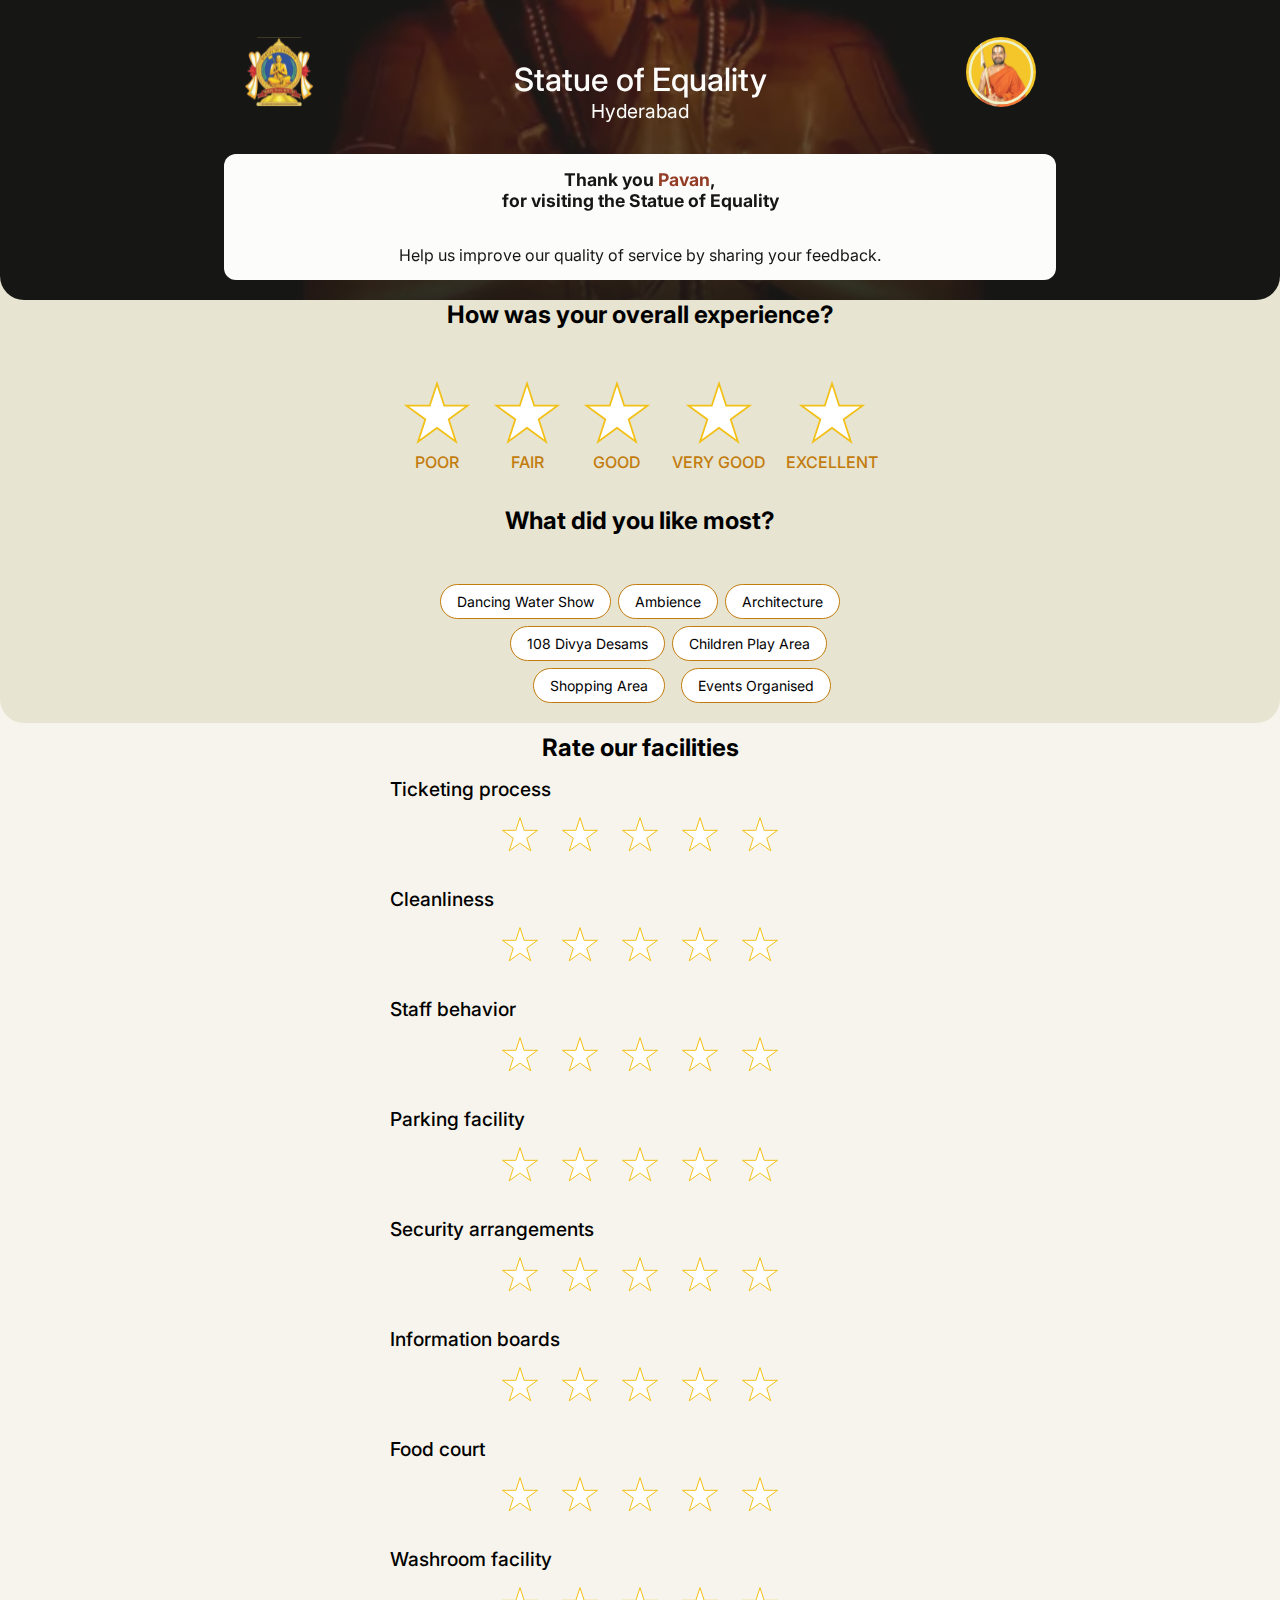
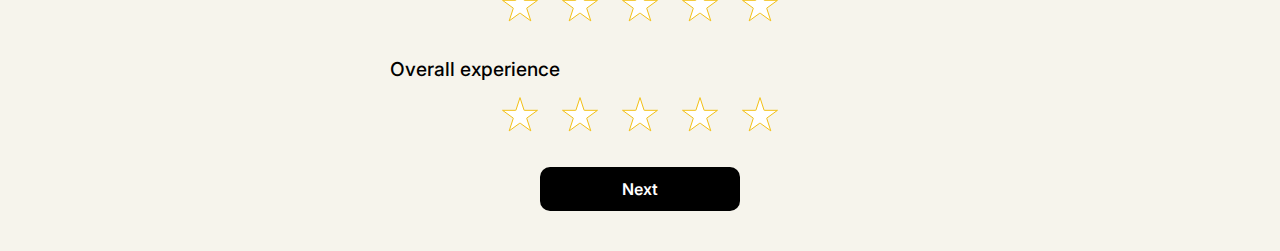
==== commit 56c0afc5: "final commit" ====
--- a/index.html
+++ b/index.html
@@ -7,11 +7,11 @@
     <link rel="stylesheet" href="./styles/index.css">
     <title>Feedback Form</title>
 </head>
-<body>
+<body class="index-body">
    <section class="section" style="background-color: #F6F4EC;">
     <main style="background-color: #E7E4D1; border-bottom-left-radius: 24px; border-bottom-right-radius: 24px;">
         <header class="header">
-            <div class="container" style="gap: 60px;">
+            <div class="container">
                 <img src="./assets/logo1.svg" alt="logo1" />
                 <div class="header-text">
                     <h1>Statue of Equality</h1>
@@ -107,9 +107,9 @@
                     stars.forEach(s => {
                         const starRating = parseInt(s.dataset.rating);
                         if (starRating > rating) {
-                            s.querySelector('img').src = '../assets/StarOut.svg';
+                            s.querySelector('img').src = './assets/StarOut.svg';
                         } else {
-                            s.querySelector('img').src = '../assets/StarFill.svg';
+                            s.querySelector('img').src = './assets/StarFill.svg';
                         }
                     });
                 }
@@ -118,15 +118,15 @@
             star.addEventListener('mouseout', () => {
                 if (!selectedRating) {  // Only clear stars if no rating is selected
                     stars.forEach(s => {
-                        s.querySelector('img').src = '../assets/StarOut.svg';
+                        s.querySelector('img').src = './assets/StarOut.svg';
                     });
                 } else {  // Maintain selected stars
                     stars.forEach(s => {
                         const starRating = parseInt(s.dataset.rating);
                         if (starRating > selectedRating) {
-                            s.querySelector('img').src = '../assets/StarOut.svg';
+                            s.querySelector('img').src = './assets/StarOut.svg';
                         } else {
-                            s.querySelector('img').src = '../assets/StarFill.svg';
+                            s.querySelector('img').src = './assets/StarFill.svg';
                         }
                     });
                 }
@@ -137,16 +137,16 @@
                 if (selectedRating === rating) {  // Clicking the same star again clears the selection
                     selectedRating = 0;
                     stars.forEach(s => {
-                        s.querySelector('img').src = '../assets/StarOut.svg';
+                        s.querySelector('img').src = './assets/StarOut.svg';
                     });
                 } else {  // Set new rating
                     selectedRating = rating;
                     stars.forEach(s => {
                         const starRating = parseInt(s.dataset.rating);
                         if (starRating > rating) {
-                            s.querySelector('img').src = '../assets/StarOut.svg';
+                            s.querySelector('img').src = './assets/StarOut.svg';
                         } else {
-                            s.querySelector('img').src = '../assets/StarFill.svg';
+                            s.querySelector('img').src = './assets/StarFill.svg';
                         }
                     });
                 }
--- a/styles/index.css
+++ b/styles/index.css
@@ -4,7 +4,7 @@
     margin: 0;
     padding: 0;
     box-sizing: border-box;
-    font-family: Euclid Circular A;
+    font-family: "Inter", serif;
 }
 
 h1 {
@@ -76,7 +76,7 @@
     flex-direction: column;
 }
 .margin-80{
-    margin-top: 80px;
+    margin-top: 30px;
 }
 .header-box{
     background-color: white;
@@ -107,8 +107,8 @@
     font-size: 1.5rem;
     font-weight: 700;
     text-align: center;
-    margin-bottom: 10px;
-    margin-top: 25px;
+    
+    margin-bottom: 15px;
     color: #000000;
 }
 .star>p{
@@ -128,6 +128,7 @@
 .star {
     position: relative;
     cursor: pointer;
+    text-align: center;
 }
 
 .star img {
@@ -155,6 +156,7 @@
 .options-container {
     width: 100%;
     padding: 20px;
+    padding-top: inherit;
 }
 
 .options-group {
@@ -299,7 +301,6 @@
     .container {
         gap: 20px;
         width: 95%;
-        margin-top: 60px;
     }
 
     .container img {
@@ -393,6 +394,8 @@
 
     .main-heading {
         font-size: 1rem;
+        margin-bottom: auto;
+        margin: 10px;
     }
 
     .star p {
@@ -400,7 +403,7 @@
     }
 
     .badge-checkbox label {
-        font-size: 0.7rem;
+        font-size: 0.6rem;
     }
 
     .header-text {
@@ -470,6 +473,7 @@
 /* Add this to your existing CSS */
 .rating-section {
     padding: 20px;
+    padding-top: 10px;
     width: 100%;
     max-width: 1300px;
     margin: 0 auto;
@@ -576,4 +580,158 @@
     height: 30px;
     accent-color: black;
     transform: scale(1.5);
-}+}
+
+body {
+    background-color: #F4F1E2;
+}
+
+.index-body{
+    
+    align-items: center;
+    justify-content: center;
+    height: 100vh;
+}
+
+a{
+    text-decoration: none;
+}
+.thank-you-body {
+    display: flex;
+    justify-content: center;
+    align-items: center;
+    min-height: 100vh;
+    width: 100%;
+    margin: 0;
+    background-color: #F4F1E2;
+}
+
+.thank-you-container {
+    display: flex;
+    flex-direction: column;
+    align-items: center;
+    justify-content: center;
+    gap: 20px;
+    background-color: white;
+    width: 100%;
+    padding: 50px 20px;
+    border-radius: 12px;
+    position: relative;
+}
+
+.logo {
+    width: 60px;
+    height: 60px;
+}
+
+.logo1-pos {
+    position: absolute;
+    top: -30px;
+}
+
+.logo2-pos {
+    position: absolute;
+    bottom: -30px;
+}
+
+.thank-you-container h1 {
+    font-size: 2rem;
+    margin-bottom: 10px;
+}
+
+.thank-you-container p {
+    font-size: 1.1rem;
+    font-weight: 500;
+    text-align: center;
+    margin: 5px 0;
+}
+
+/* Add these styles for the form elements */
+textarea.comment {
+    width: 90%;
+    max-width: 600px;
+    padding: 15px;
+    border: 1px solid #ccc;
+    border-radius: 8px;
+    font-family: "Inter", serif;
+    resize: vertical;
+}
+
+.checkbox-container {
+    display: flex;
+    align-items: center;
+    gap: 10px;
+    margin: 20px 0;
+}
+
+#contact {
+    width: 20px;
+    height: 20px;
+    accent-color: black;
+}
+
+/* Update button styles */
+button[type="submit"] {
+    background-color: black;
+    color: #ffffff;
+    padding: 12px 30px;
+    border: none;
+    border-radius: 10px;
+    font-size: 1rem;
+    font-weight: 600;
+    cursor: pointer;
+    margin: 20px auto;
+    display: block;
+    min-width: 200px;
+    max-width: 300px;
+    transition: all 0.3s ease;
+}
+
+button[type="submit"]:hover {
+    transform: scale(1.05);
+    box-shadow: 0 2px 8px rgba(0,0,0,0.2);
+}
+
+/* Add responsive styles */
+@media screen and (max-width: 768px) {
+    .thank-you-container {
+        width: 100%;
+        padding: 40px 15px;
+    }
+
+    .thank-you-container h1 {
+        font-size: 1.8rem;
+    }
+
+    .thank-you-container p {
+        font-size: 1rem;
+    }
+
+    textarea.comment {
+        width: 85%;
+    }
+}
+
+@media screen and (max-width: 480px) {
+    .thank-you-container {
+        width: 100%;
+        padding: 30px 15px;
+    }
+
+    .thank-you-container h1 {
+        font-size: 1.5rem;
+    }
+
+    .thank-you-container p {
+        font-size: 0.9rem;
+    }
+
+    .logo {
+        width: 50px;
+        height: 50px;
+    }
+
+    textarea.comment {
+        width: 90%;
+    }
+}
